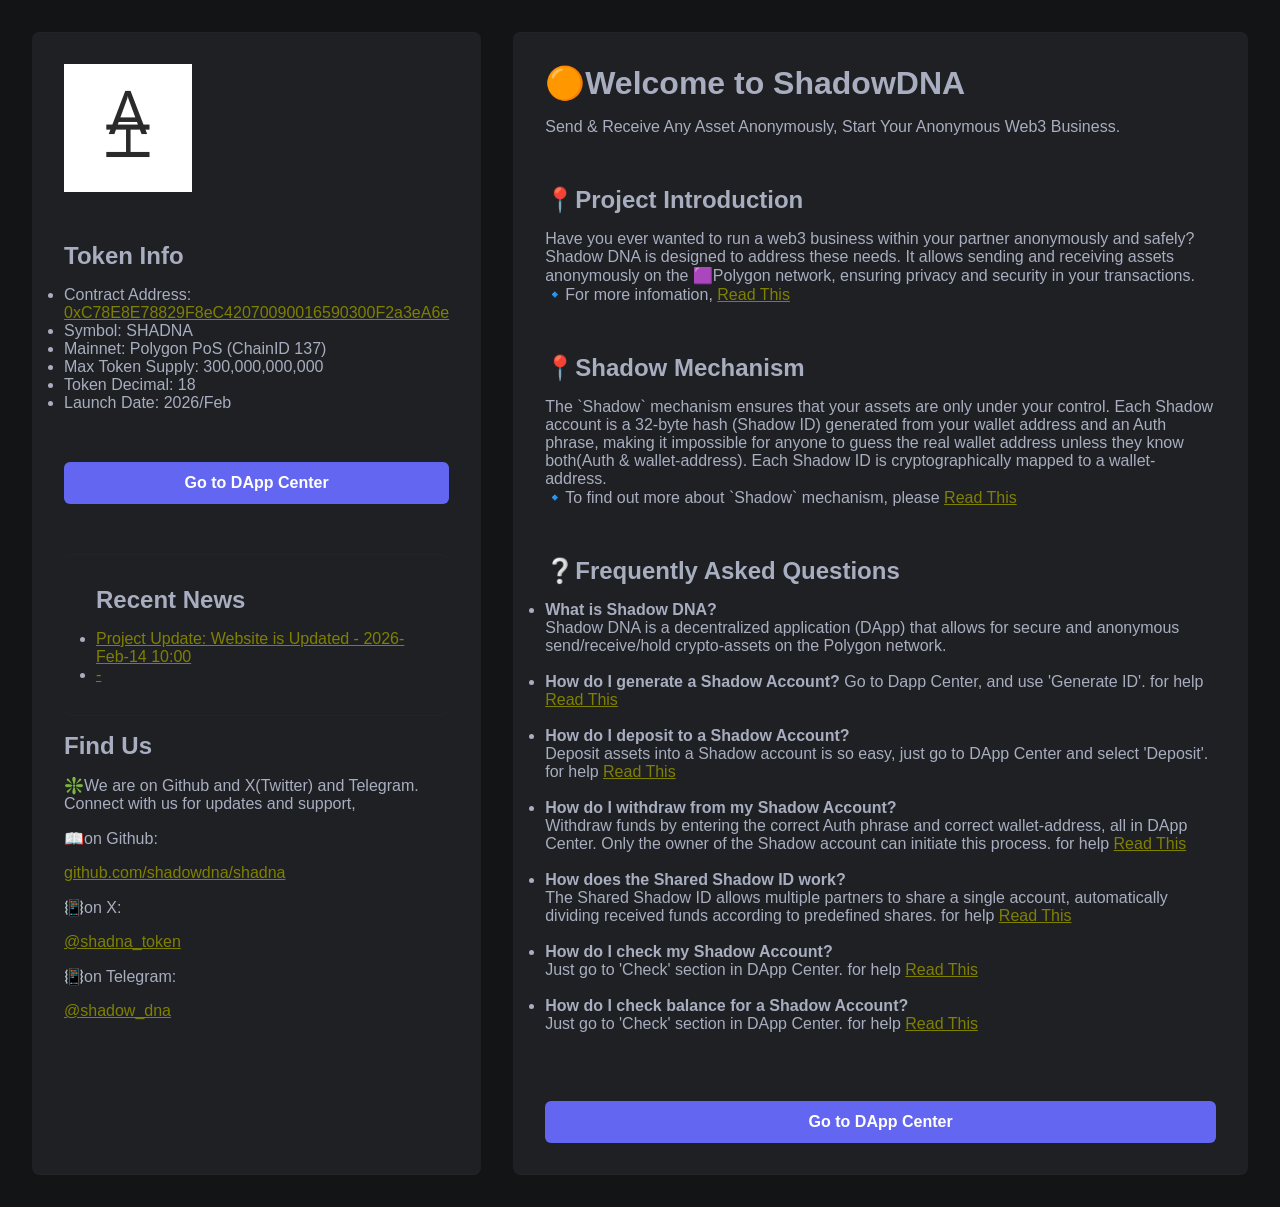
==== index.html @ 1b6dab35 "Add files via upload Website/WebUI is updated." ====
<!DOCTYPE html>
<html lang="en">
<head>
    <meta charset="UTF-8" />
    <meta name="viewport" content="width=device-width, initial-scale=1.0"/>
    <title>ShadowDNA WebUI</title>
    <link rel="stylesheet" href="assets/css/style.css" />
    <!-- Add custom home page styles -->
    <style>
        body.modern-ui {
            background-color: #121416;
            color: #a8aebf;
            min-height: 100vh;
            display: flex;
            justify-content: center;
            align-items: center;
            padding: 2rem;
            font-family: 'Segoe UI', Tahoma, Geneva, Verdana, sans-serif;
        }

        .header {
            display: flex;
            justify-content: space-between;
            align-items: center;
            padding: 1rem 2rem;
            background-color: #1e2024;
            border-bottom: 1px solid rgba(38, 40, 45, 0.5);
            box-shadow: inset 0 -1px rgba(38, 40, 45, 0.5);
        }

        .logo {
            font-size: 1.75rem;
            color: #a8aebf;
            font-weight: bold;
        }

        .connect-btn {
            background-color: #6366f1;
            border: none;
            padding: 0.75rem 1.5rem;
            border-radius: 6px;
            color: white;
            cursor: pointer;
            transition: all 0.2s ease;
        }

        .connect-btn:hover {
            background-color: #4f46e5;
            box-shadow: 0 4px 12px rgba(99, 102, 241, 0.3);
        }

        .content-wrapper {
            display: flex;
            flex-direction: column;
            gap: 1rem;
            padding: 2rem;
            background-color: #1e2024;
            border-radius: 8px;
            box-shadow: inset 0 -1px rgba(38, 40, 45, 0.5), inset 0 1px rgba(38, 40, 45, 0.5);
        }

        .tab-nav {
            display: flex;
            gap: 1rem;
            padding: 1rem;
            background-color: #26292e;
            border-radius: 8px;
            box-shadow: inset 0 -1px rgba(38, 40, 45, 0.5);
        }

        .tab-nav button {
            background-color: transparent;
            color: #a8aebf;
            border: none;
            padding: 0.75rem 1.5rem;
            border-radius: 6px;
            cursor: pointer;
            transition: all 0.2s ease;
        }

        .tab-nav button.active {
            background-color: rgba(105, 102, 241, 0.7);
            box-shadow: inset 0 -2px rgba(38, 40, 45, 0.5);
        }

        .tab-section {
            margin-bottom: 1rem;
            padding: 1rem;
            background-color: #1e2024;
            border-radius: 8px;
            box-shadow: inset 0 -1px rgba(38, 40, 45, 0.5), inset 0 1px rgba(38, 40, 45, 0.5);
        }

        .tab-section h2 {
            font-size: 1.25rem;
            color: #a8aebf;
            margin-bottom: 0.5rem;
            border-left: 4px solid #6366f1;
            padding-left: 0.75rem;
        }

        .setting-group {
            display: flex;
            flex-direction: column;
            gap: 0.5rem;
            padding: 1rem;
            background-color: rgba(23, 24, 25, 0.8);
            border-radius: 8px;
            box-shadow: inset 0 -1px rgba(38, 40, 45, 0.5), inset 0 1px rgba(38, 40, 45, 0.5);
        }

        .setting-group label {
            font-size: 0.9rem;
            color: #a8aebf;
        }

        .setting-group input[type="number"] {
            padding: 0.75rem;
            border: 1px solid rgba(47, 53, 65, 0.5);
            border-radius: 6px;
            font-size: 1rem;
            background-color: rgba(23, 24, 25, 0.8);
        }

        .btn-primary {
            background-color: #6366f1;
            color: white;
            border: none;
            padding: 0.75rem 1.5rem;
            border-radius: 6px;
            cursor: pointer;
            font-weight: bold;
            font-size: 1rem;
        }

        .btn-primary:hover {
            background-color: #4f46e5;
            box-shadow: 0 3px 8px rgba(99, 102, 241, 0.3);
        }
    </style>
</head>
<body class="modern-ui">

    <div class="main-container">
        <!-- Header -->
        <!--<div class="header">-->
		<div class="content-wrapper">
            <img src="assets/img/logo.png" alt="ShadowDNA WebUI Logo" class="logo" width="128" height="128"> <br>
			
			<!-- Token Information -->
            <h2>Token Info</h2>
            <ul>
                <li>Contract Address: <label style="color:olive;"> <a style="color:olive;" href="https://polygonscan.com/token/0xC78E8E78829F8eC42070090016590300F2a3eA6e" target="_blank">0xC78E8E78829F8eC42070090016590300F2a3eA6e</a> </label></li>
                <li>Symbol: SHADNA</li>
                <li>Mainnet: Polygon PoS (ChainID 137)</li>
                <li>Max Token Supply: 300,000,000,000</li>
                <li>Token Decimal: 18</li>
                <li>Launch Date: 2026/Feb</li>
            </ul> <br>
			
			<!-- Button to access DApp -->
            <button class="btn-primary" onclick="window.location.href='dapp.html'">Go to DApp Center</button> <br>
			
		<div class="content-wrapper">
	            <!-- Recent News Section -->
            <h2>Recent News</h2>
            <ul id="newsList">
                <!-- News items will be added dynamically here -->
            </ul>
		</div>
			
			 <!-- Contact and Socials -->
            <h2>Find Us</h2>
            <p>❇️We are on Github and X(Twitter) and Telegram. Connect with us for updates and support,</p> 
			📖on Github:<a style="color:olive;" href="https://github.com/shadowdna/shadna" target="_blank"> github.com/shadowdna/shadna</a> 
            📳on X:<a style="color:olive;" href="https://x.com/shadna_token" target="_blank">@shadna_token</a> 
            📳on Telegram:<a style="color:olive;" href="https://t.me/shadow_dna" target="_blank">@shadow_dna</a> 
			
        </div>

        <!-- Content Wrapper -->
        <div class="content-wrapper">
            <h1>🟠Welcome to ShadowDNA</h1>
            <p>Send & Receive Any Asset Anonymously, Start Your Anonymous Web3 Business.</p> <br>

            <!-- Contract Information -->
            <h2>📍Project Introduction</h2>
            <p>
                Have you ever wanted to run a web3 business within your partner anonymously and safely? Shadow DNA is designed to address these needs. It allows sending and receiving assets anonymously on the 🟪Polygon network, ensuring privacy and security in your transactions. <br>
				🔹For more infomation, <a style="color:olive;" href="https://github.com/shadowdna/shadna#project-introduction" target="_blank">Read This</a> 
            </p> <br>

            <!-- Shadow Mechanism -->
            <h2>📍Shadow Mechanism</h2>
            <p>
                The `Shadow` mechanism ensures that your assets are only under your control. Each Shadow account is a 32-byte hash (Shadow ID) generated from your wallet address and an Auth phrase, making it impossible for anyone to guess the real wallet address unless they know both(Auth & wallet-address). Each Shadow ID is cryptographically mapped to a wallet-address. <br>
				🔹To find out more about `Shadow` mechanism, please <a style="color:olive;" href="https://github.com/shadowdna/shadna#shadow-mechanism" target="_blank">Read This</a>  
            </p> <br>

            <!-- FAQ -->
            <h2>❔Frequently Asked Questions</h2>
            <ul>
                <li><strong>What is Shadow DNA?</strong><br> Shadow DNA is a decentralized application (DApp) that allows for secure and anonymous send/receive/hold crypto-assets on the Polygon network.</li><br>
                <li><strong>How do I generate a Shadow Account?</strong> Go to Dapp Center, and use 'Generate ID'. for help <a style="color:olive;" href="https://github.com/shadowdna/shadna#parta1--generate-shadow-accountid" target="_blank">Read This</a> </li><br>
                <li><strong>How do I deposit to a Shadow Account?</strong><br> Deposit assets into a Shadow account is so easy, just go to DApp Center and select 'Deposit'. for help <a style="color:olive;" href="https://github.com/shadowdna/shadna?tab=readme-ov-file#parta2--deposit-to-any-shadow-accountid" target="_blank">Read This</a></li><br>
                <li><strong>How do I withdraw from my Shadow Account?</strong><br> Withdraw funds by entering the correct Auth phrase and correct wallet-address, all in DApp Center. Only the owner of the Shadow account can initiate this process. for help <a style="color:olive;" href="https://github.com/shadowdna/shadna?tab=readme-ov-file#partb1--withdraw-from-shadow-account" target="_blank">Read This</a></li><br>
                <li><strong>How does the Shared Shadow ID work?</strong><br> The Shared Shadow ID allows multiple partners to share a single account, automatically dividing received funds according to predefined shares. for help <a style="color:olive;" href="https://github.com/shadowdna/shadna?tab=readme-ov-file#partd1--how-to-generate-shared-shadow-account" target="_blank">Read This</a></li><br>
				<li><strong>How do I check my Shadow Account?</strong><br> Just go to 'Check' section in DApp Center. for help <a style="color:olive;" href="https://github.com/shadowdna/shadna?tab=readme-ov-file#partc1--check-status-of-shadow-account" target="_blank">Read This</a></li><br>
				<li><strong>How do I check balance for a Shadow Account?</strong><br> Just go to 'Check' section in DApp Center. for help <a style="color:olive;" href="https://github.com/shadowdna/shadna?tab=readme-ov-file#partc2--check-assets-in-shadow-account" target="_blank">Read This</a></li><br>
            </ul> 

            <!-- Button to access DApp -->
            <br><button class="btn-primary" onclick="window.location.href='dapp.html'">Go to DApp Center</button>
        </div>
			
    </div>


<!-- news Text Fetch Script -->
    <script>
        // JavaScript to fetch and display news
        fetch('blog/news.json') // Path to your news data file
            .then(response => response.json())
            .then(data => {
                const newsList = document.getElementById('newsList');
                data.news.forEach(item => {
                    const li = document.createElement('li');
                    const a = document.createElement('a');
                    a.href = item.url;
					a.style.color = 'olive';
                    a.textContent = item.title + ' - ' + item.date;
                    a.target = '_blank'; // Open in new tab
                    li.appendChild(a);
                    newsList.appendChild(li);
                });
            })
            .catch(error => console.error('Error fetching news:', error));
    </script>
</body>
	
</html>
---- assets/css/style.css ----
* {
    margin: 0;
    padding: 0;
    box-sizing: border-box;
    font-family: 'Segoe UI', Tahoma, Geneva, Verdana, sans-serif; /* System fonts */
}

body.modern-ui {
    background-color: #bacfcf;
    color: #2d3748;
    min-height: 100vh;
    display: flex;
    justify-content: center;
    padding: 2rem;
}

body.dark-mode {
    background-color: #0f1621; /* Dark mode background */
    color: #f8fafc;           /* Dark mode text color */
}

/* Toggle dark mode styles for all major elements */
body.dark-mode .header {
    background-color: #1e293b;
    border-bottom: 1px solid #475569;
}

body.dark-mode .connect-btn {
    background-color: #3182ce;
    color: white;
}

body.dark-mode .nav-item, body.dark-mode .nav2-item {
    background-color: #374151;
    color: #f8fafc;
}

body.dark-mode .nav-item:hover, body.dark-mode .nav2-item:hover {
    background-color: #4b5563;
    box-shadow: 0 2px 4px rgba(0,0,0,0.2);
}

body.dark-mode .content-area, body.dark-mode .content-wrapper, body.dark-mode .tab-nav, body.dark-mode .content-area p  {
    background-color: #1e293b;
    border-radius: 8px;
    box-shadow: 0 2px 6px rgba(0,0,0,0.3);
}

body.dark-mode .config-panel {
    background-color: #1e293b;
    border-radius: 8px;
    box-shadow: 0 2px 6px rgba(0,0,0,0.3);
}

body.dark-mode .block-time-btn {
    background-color: #475569;
    color: #f8fafc;
}

body.dark-mode .contract-btn {
    background-color: #3182ce;
    border-radius: 6px;
    color: white;
}

body.dark-mode .tx-info-section textarea {
    background-color: #1e293b;
    border: 1px solid #475569;
    color: #f8fafc;
}

.dark-mode .result {
    background: #1f2937; /* Dark mode equivalent */
}

.main-container {
    width: 100%;
    max-width: 1400px;
    display: grid;
    grid-template-columns: 3fr 7fr;
    gap: 2rem;
    margin: auto;
}

/* Header */
.header {
    display: flex;
    justify-content: space-between;
    align-items: center;
    padding: 1rem 2rem;
    background-color: #ffffff;
    border-bottom: 1px solid #e2e8f0;
    box-shadow: 0 2px 4px rgba(0,0,0,0.05);
}

.logo {
    font-size: 1.5rem;
    color: #3182ce;
    font-weight: bold;
}

.connect-btn {
    background-color: #6366f1;
    border: none;
    padding: 0.75rem 1.5rem;
    border-radius: 6px;
    color: white;
    cursor: pointer;
    transition: all 0.2s ease;
    font-weight: 600;
}

.connect-btn:hover {
    background-color: #4f46e5;
    box-shadow: 0 4px 12px rgba(99, 102, 241, 0.3);
}

/* Content Wrapper */
.content-wrapper {
    display: flex;
    flex-direction: column;
    gap: 1rem;
}

/* Tab Navigation */
.tab-nav {
    background-color: #ffffff;
    border-radius: 8px;
    padding: 1rem;
    box-shadow: 0 2px 6px rgba(0,0,0,0.05);
}

.tab-section {
    margin-bottom: 1rem;
}

.tab-section h2 {
    font-size: 1rem;
    color: #4a5568;
    margin-bottom: 0.5rem;
    border-left: 4px solid #3182ce;
    padding-left: 0.75rem;
}

/* Navigation Button Styles */
.nav-item, .nav2-item {
    background-color: #e2e8f0;
    color: #2d3748;
	margin-right: 4px;
	margin-top: 4px;
    border: none;
    padding: 0.6rem 1rem;
    border-radius: 6px;
    cursor: pointer;
    transition: all 0.2s ease;
    font-weight: 500;
}

.nav-item:hover, .nav2-item:hover {
    background-color: #cbd5e0;
    box-shadow: 0 2px 4px rgba(0,0,0,0.1);
}

/* Content Area */
.content-area {
    flex-grow: 1;
    padding: 1rem;
    background-color: #ffffff;
    border-radius: 8px;
    box-shadow: 0 2px 6px rgba(0,0,0,0.05);
}

.content-area p {
    text-align: center;
    font-size: 1rem;
    color: #4a5568;
}

/* Configuration Panel */
.config-panel {
    background-color: #ffffff;
    border-radius: 8px;
    padding: 1.5rem;
    box-shadow: 0 2px 6px rgba(0,0,0,0.05);
    display: flex;
    flex-direction: column;
    gap: 1rem;
}

.setting-group {
    display: flex;
    flex-direction: column;
    gap: 0.5rem;
}

.setting-group label {
    font-size: 0.9rem;
    color: #4a5568;
}

.setting-group input[type="number"] {
    padding: 0.5rem;
    border: 1px solid #cbd5e0;
    border-radius: 6px;
    font-size: 1rem;
}

.setting-group .note {
    font-size: 0.8rem;
    color: #64748b;
}

.block-time-btn {
    background-color: #f3f4f6;
    border: none;
    padding: 0.5rem 1rem;
    border-radius: 6px;
    cursor: pointer;
    font-size: 0.9rem;
    color: #2d3748;
}

.block-time-btn:hover {
    background-color: #e5e7eb;
}

.contract-btn {
    background-color: #6366f1;
    border: none;
    padding: 0.6rem 1.2rem;
    border-radius: 6px;
    color: white;
    cursor: pointer;
    font-size: 0.95rem;
    transition: all 0.2s ease;
}

.contract-btn:hover {
    background-color: #4f46e5;
    box-shadow: 0 3px 8px rgba(99,102,241,0.3);
}

/* Transaction Info */
.tx-info-section {
    display: flex;
    flex-direction: column;
    gap: 0.5rem;
    background-color: #ffffff;
    border-radius: 8px;
    padding: 1rem;
    box-shadow: 0 2px 6px rgba(0,0,0,0.05);
}

.tx-info-section textarea {
    resize: vertical;
    font-family: monospace;
    background-color: #f9fafb;
    border: 1px solid #e2e8f0;
    border-radius: 6px;
    padding: 0.75rem;
    font-size: 0.95rem;
}

.tx-info-section button {
    background-color: #3182ce;
    color: white;
    border: none;
    padding: 0.6rem 1rem;
    border-radius: 6px;
    cursor: pointer;
    transition: all 0.2s ease;
    font-weight: 600;
}

.tx-info-section button:hover {
    background-color: #1e40af;
    box-shadow: 0 3px 8px rgba(49, 130, 206, 0.3);
}

/* Responsive */
@media (max-width: 1024px) {
    .main-container {
        grid-template-columns: 1fr;
    }

    .config-panel,
    .tx-info-section {
        order: 2;
        margin-top: 1rem;
    }
}

.btn {
    background: #e74c3c;
    color: white;
    border: none;
    padding: 0.75rem 1.5rem;
    border-radius: 6px;
    cursor: pointer;
    font-weight: bold;
    font-size: 1rem;
}

.btn:hover {
    background: #c0392b;
}

.result {
    margin-top: 1.5rem;
    padding: 1rem;
    background: #ecf0f1;
    border-radius: 6px;
    word-break: break-all;
}

.form-group {
    margin-bottom: 1.5rem;
}

.form-group label {
    display: block;
    margin-bottom: 0.5rem;
    font-weight: 600;
}

.form-group input, .form-group textarea, .form-group select {
    width: 100%;
    padding: 0.75rem;
    border: 1px solid #ddd;
    border-radius: 6px;
    font-size: 1rem;
}
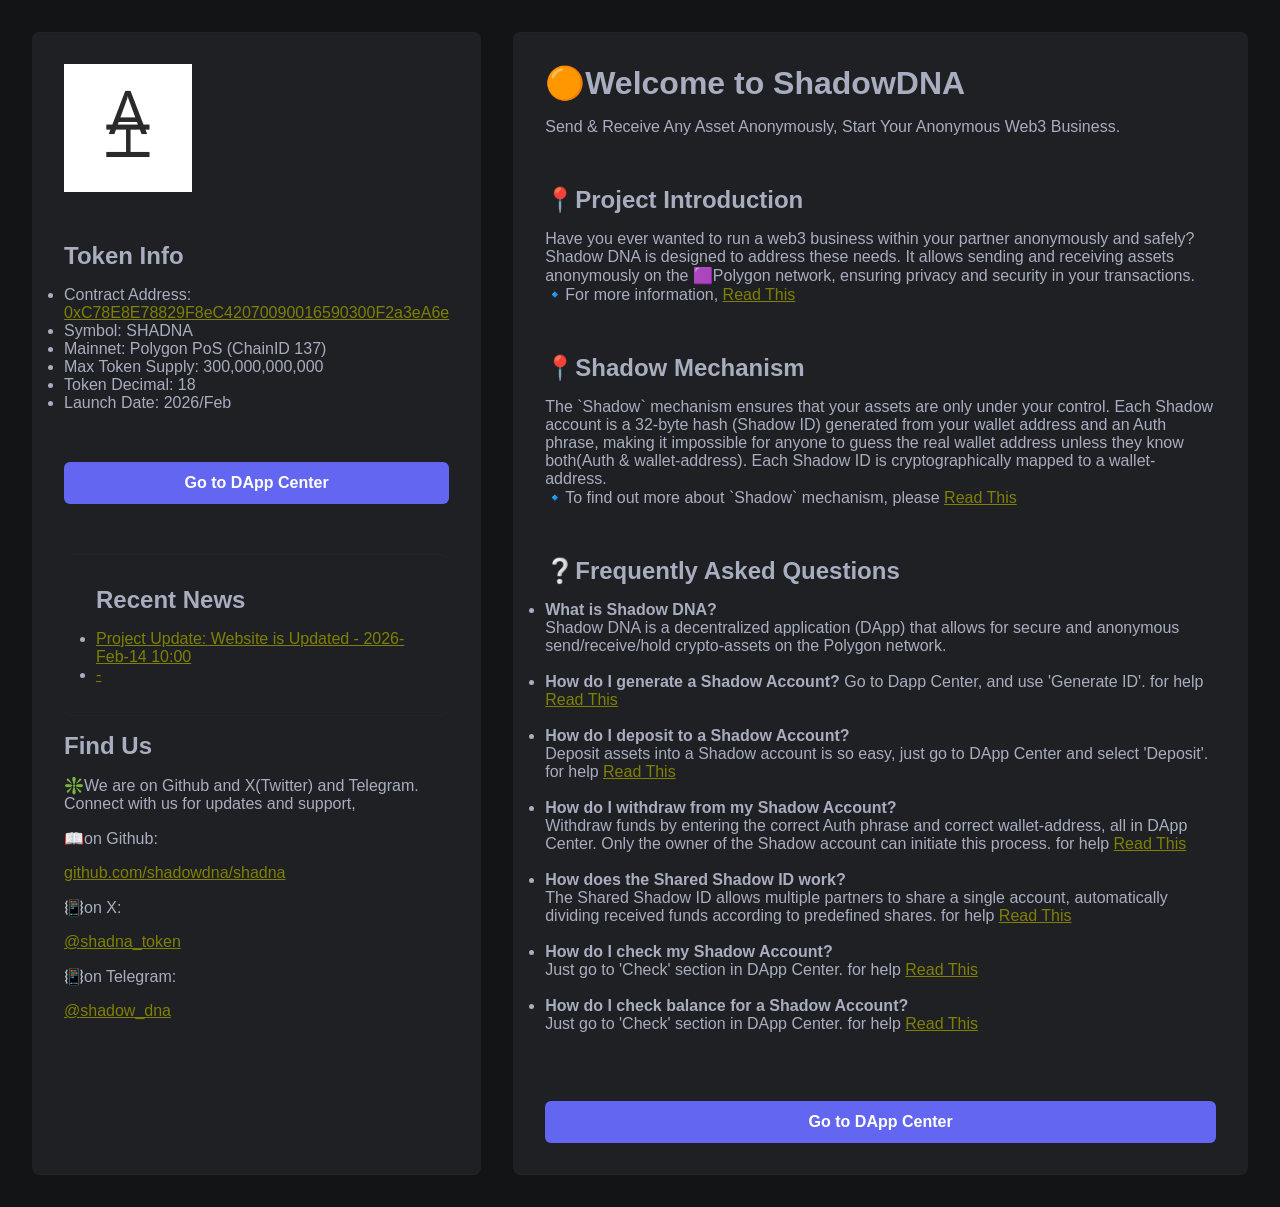
==== commit c08ecdfa: "Update index.html fix a typo" ====
--- a/index.html
+++ b/index.html
@@ -187,7 +187,7 @@
             <h2>📍Project Introduction</h2>
             <p>
                 Have you ever wanted to run a web3 business within your partner anonymously and safely? Shadow DNA is designed to address these needs. It allows sending and receiving assets anonymously on the 🟪Polygon network, ensuring privacy and security in your transactions. <br>
-				🔹For more infomation, <a style="color:olive;" href="https://github.com/shadowdna/shadna#project-introduction" target="_blank">Read This</a> 
+				🔹For more information, <a style="color:olive;" href="https://github.com/shadowdna/shadna#project-introduction" target="_blank">Read This</a> 
             </p> <br>
 
             <!-- Shadow Mechanism -->
@@ -239,3 +239,4 @@
 </body>
 	
 </html>
+
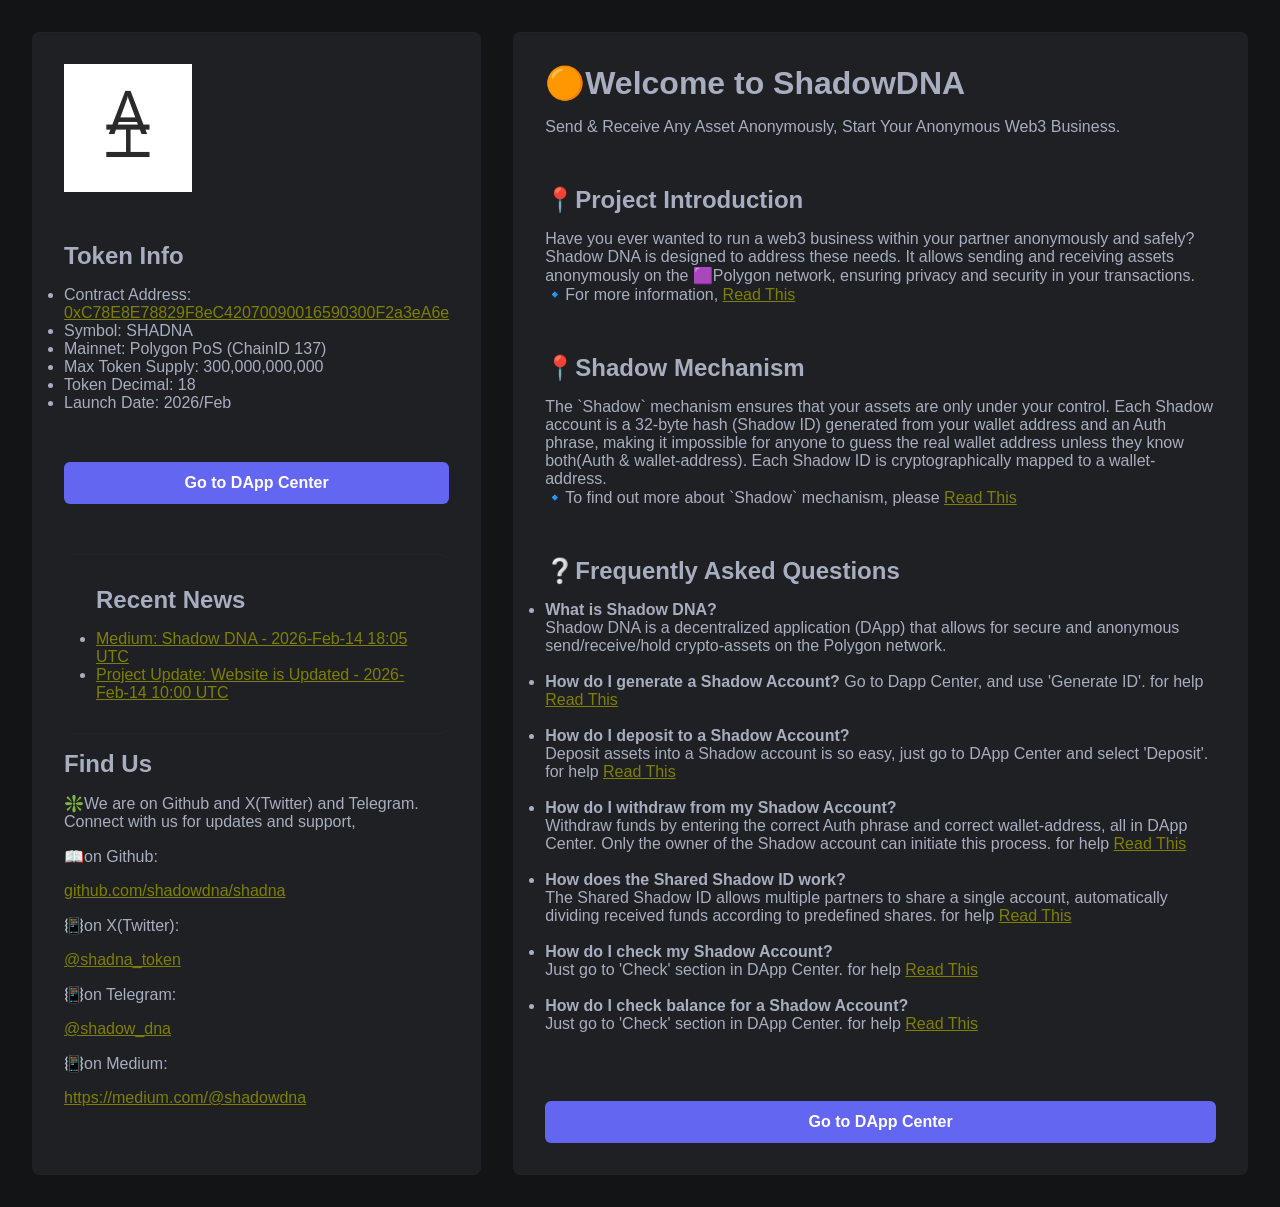
==== commit 197c815f: "Update index.html Medium link added" ====
--- a/index.html
+++ b/index.html
@@ -159,7 +159,7 @@
             </ul> <br>
 			
 			<!-- Button to access DApp -->
-            <button class="btn-primary" onclick="window.location.href='dapp.html'">Go to DApp Center</button> <br>
+            <button class="btn-primary" onclick="window.location.href='DApp.html'">Go to DApp Center</button> <br>
 			
 		<div class="content-wrapper">
 	            <!-- Recent News Section -->
@@ -173,8 +173,9 @@
             <h2>Find Us</h2>
             <p>❇️We are on Github and X(Twitter) and Telegram. Connect with us for updates and support,</p> 
 			📖on Github:<a style="color:olive;" href="https://github.com/shadowdna/shadna" target="_blank"> github.com/shadowdna/shadna</a> 
-            📳on X:<a style="color:olive;" href="https://x.com/shadna_token" target="_blank">@shadna_token</a> 
-            📳on Telegram:<a style="color:olive;" href="https://t.me/shadow_dna" target="_blank">@shadow_dna</a> 
+            📳on X(Twitter):<a style="color:olive;" href="https://x.com/shadna_token" target="_blank">@shadna_token</a> 
+            📳on Telegram:<a style="color:olive;" href="https://t.me/shadow_dna" target="_blank">@shadow_dna</a>
+			📳on Medium:<a style="color:olive;" href="https://medium.com/@shadowdna" target="_blank">https://medium.com/@shadowdna</a>
 			
         </div>
 
@@ -210,7 +211,7 @@
             </ul> 
 
             <!-- Button to access DApp -->
-            <br><button class="btn-primary" onclick="window.location.href='dapp.html'">Go to DApp Center</button>
+            <br><button class="btn-primary" onclick="window.location.href='DApp.html'">Go to DApp Center</button>
         </div>
 			
     </div>
@@ -240,3 +241,5 @@
 	
 </html>
 
+
+
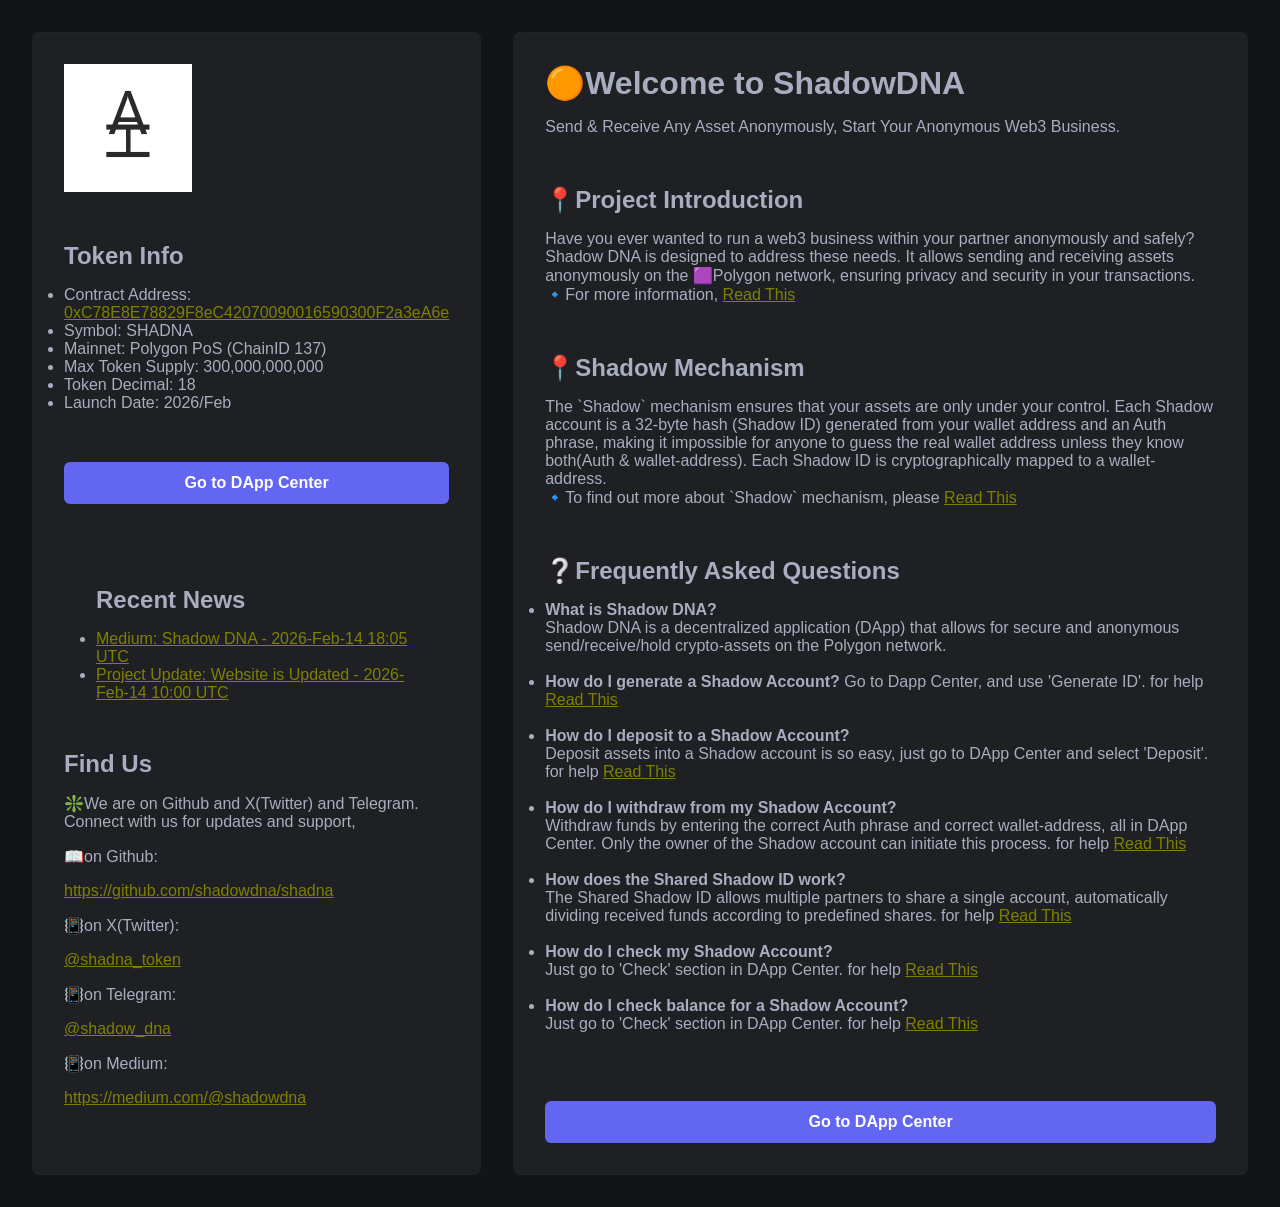
==== commit 72aaae3f: "Update index.html just improve the style of link" ====
--- a/index.html
+++ b/index.html
@@ -172,7 +172,7 @@
 			 <!-- Contact and Socials -->
             <h2>Find Us</h2>
             <p>❇️We are on Github and X(Twitter) and Telegram. Connect with us for updates and support,</p> 
-			📖on Github:<a style="color:olive;" href="https://github.com/shadowdna/shadna" target="_blank"> github.com/shadowdna/shadna</a> 
+			📖on Github:<a style="color:olive;" href="https://github.com/shadowdna/shadna" target="_blank">https://github.com/shadowdna/shadna</a> 
             📳on X(Twitter):<a style="color:olive;" href="https://x.com/shadna_token" target="_blank">@shadna_token</a> 
             📳on Telegram:<a style="color:olive;" href="https://t.me/shadow_dna" target="_blank">@shadow_dna</a>
 			📳on Medium:<a style="color:olive;" href="https://medium.com/@shadowdna" target="_blank">https://medium.com/@shadowdna</a>
@@ -243,3 +243,4 @@
 
 
 
+
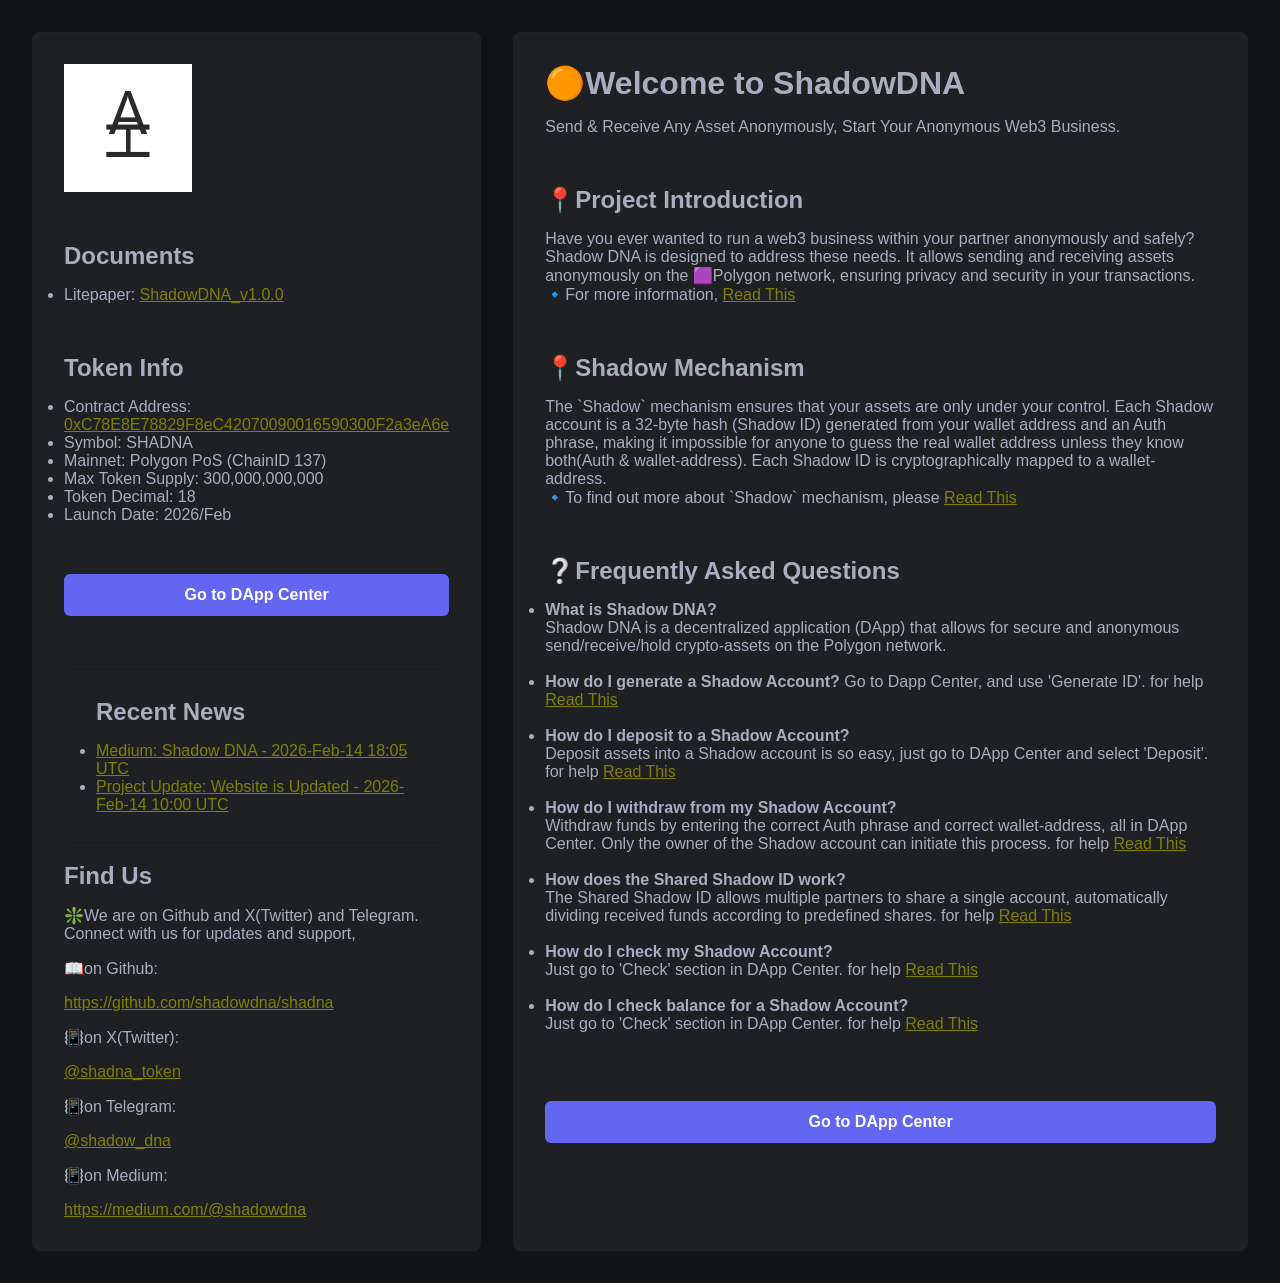
==== commit 5e28eb8e: "Update index.html documents{litepaper v1.0.0} added" ====
--- a/index.html
+++ b/index.html
@@ -147,10 +147,16 @@
 		<div class="content-wrapper">
             <img src="assets/img/logo.png" alt="ShadowDNA WebUI Logo" class="logo" width="128" height="128"> <br>
 			
+			<!-- Docs -->
+			<h2>Documents</h2>
+			<ul>
+				<li>Litepaper: <label style="color:olive;"> <a style="color:olive;" href="https://shadowdna.github.io/docs/ShadowDNA_v1.0.0.pdf" target="_blank">ShadowDNA_v1.0.0</a> </label></li>
+            </ul> <br>
+			
 			<!-- Token Information -->
             <h2>Token Info</h2>
             <ul>
-                <li>Contract Address: <label style="color:olive;"> <a style="color:olive;" href="https://polygonscan.com/token/0xC78E8E78829F8eC42070090016590300F2a3eA6e" target="_blank">0xC78E8E78829F8eC42070090016590300F2a3eA6e</a> </label></li>
+				<li>Contract Address: <label style="color:olive;"> <a style="color:olive;" href="https://polygonscan.com/token/0xC78E8E78829F8eC42070090016590300F2a3eA6e" target="_blank">0xC78E8E78829F8eC42070090016590300F2a3eA6e</a> </label></li>
                 <li>Symbol: SHADNA</li>
                 <li>Mainnet: Polygon PoS (ChainID 137)</li>
                 <li>Max Token Supply: 300,000,000,000</li>
@@ -244,3 +250,4 @@
 
 
 
+
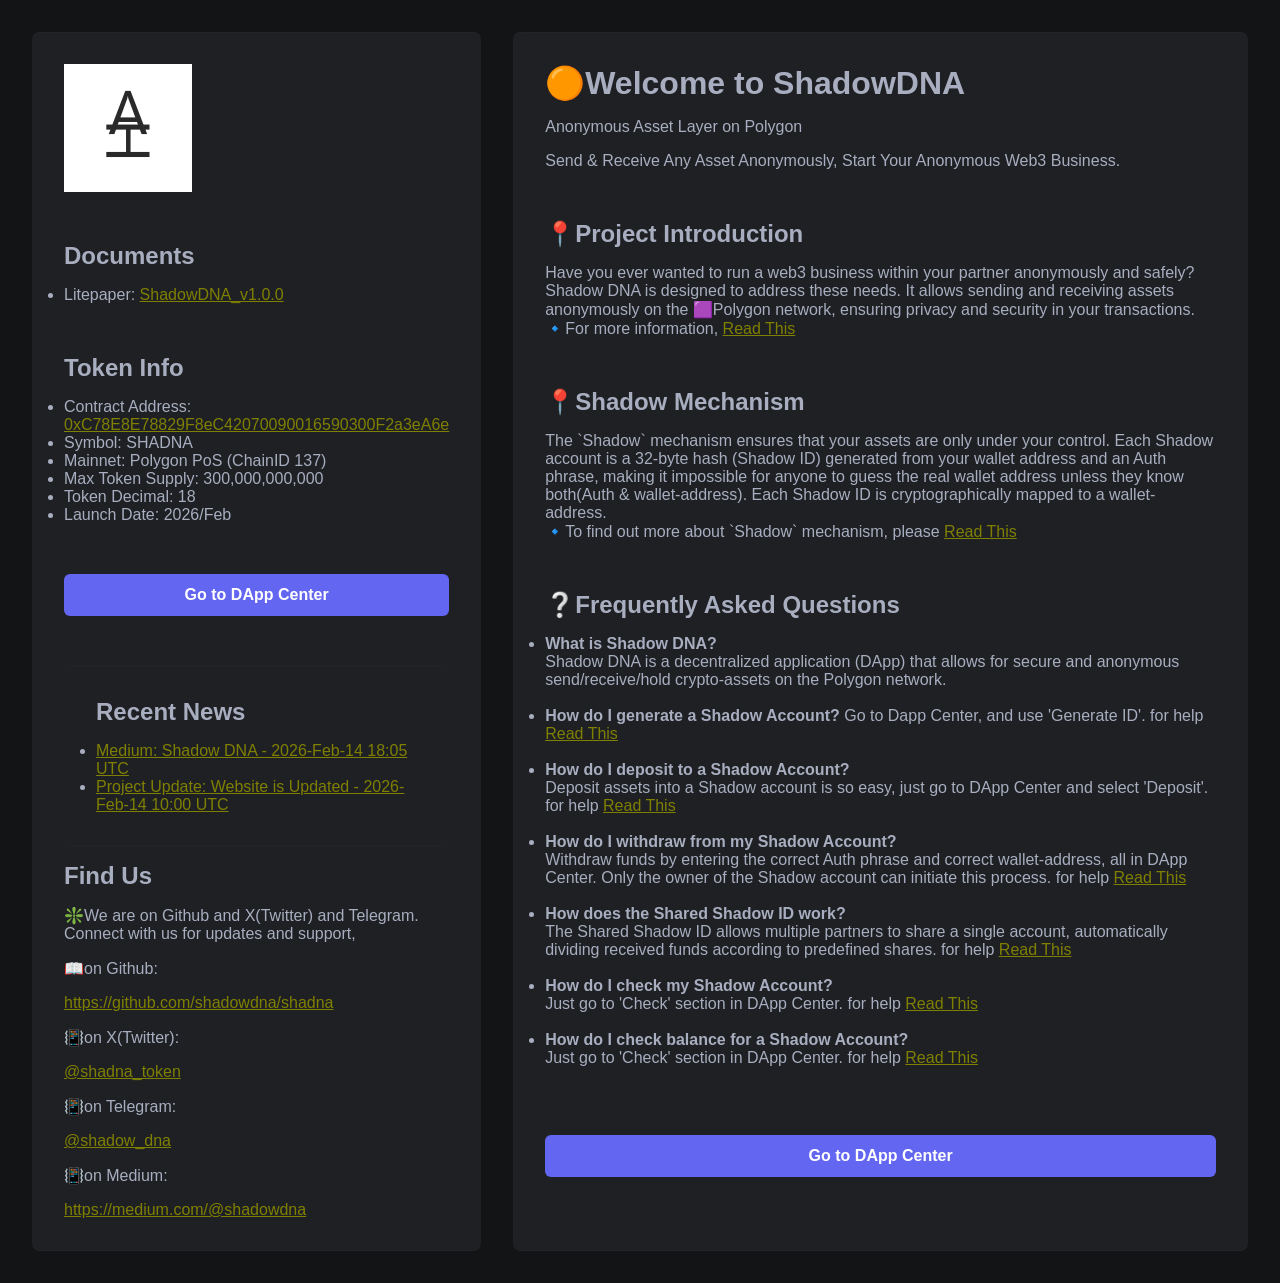
==== commit ae09e28c: "Update index.html add a text in main content" ====
--- a/index.html
+++ b/index.html
@@ -188,6 +188,7 @@
         <!-- Content Wrapper -->
         <div class="content-wrapper">
             <h1>🟠Welcome to ShadowDNA</h1>
+			<p>Anonymous Asset Layer on Polygon</p>
             <p>Send & Receive Any Asset Anonymously, Start Your Anonymous Web3 Business.</p> <br>
 
             <!-- Contract Information -->
@@ -251,3 +252,4 @@
 
 
 
+
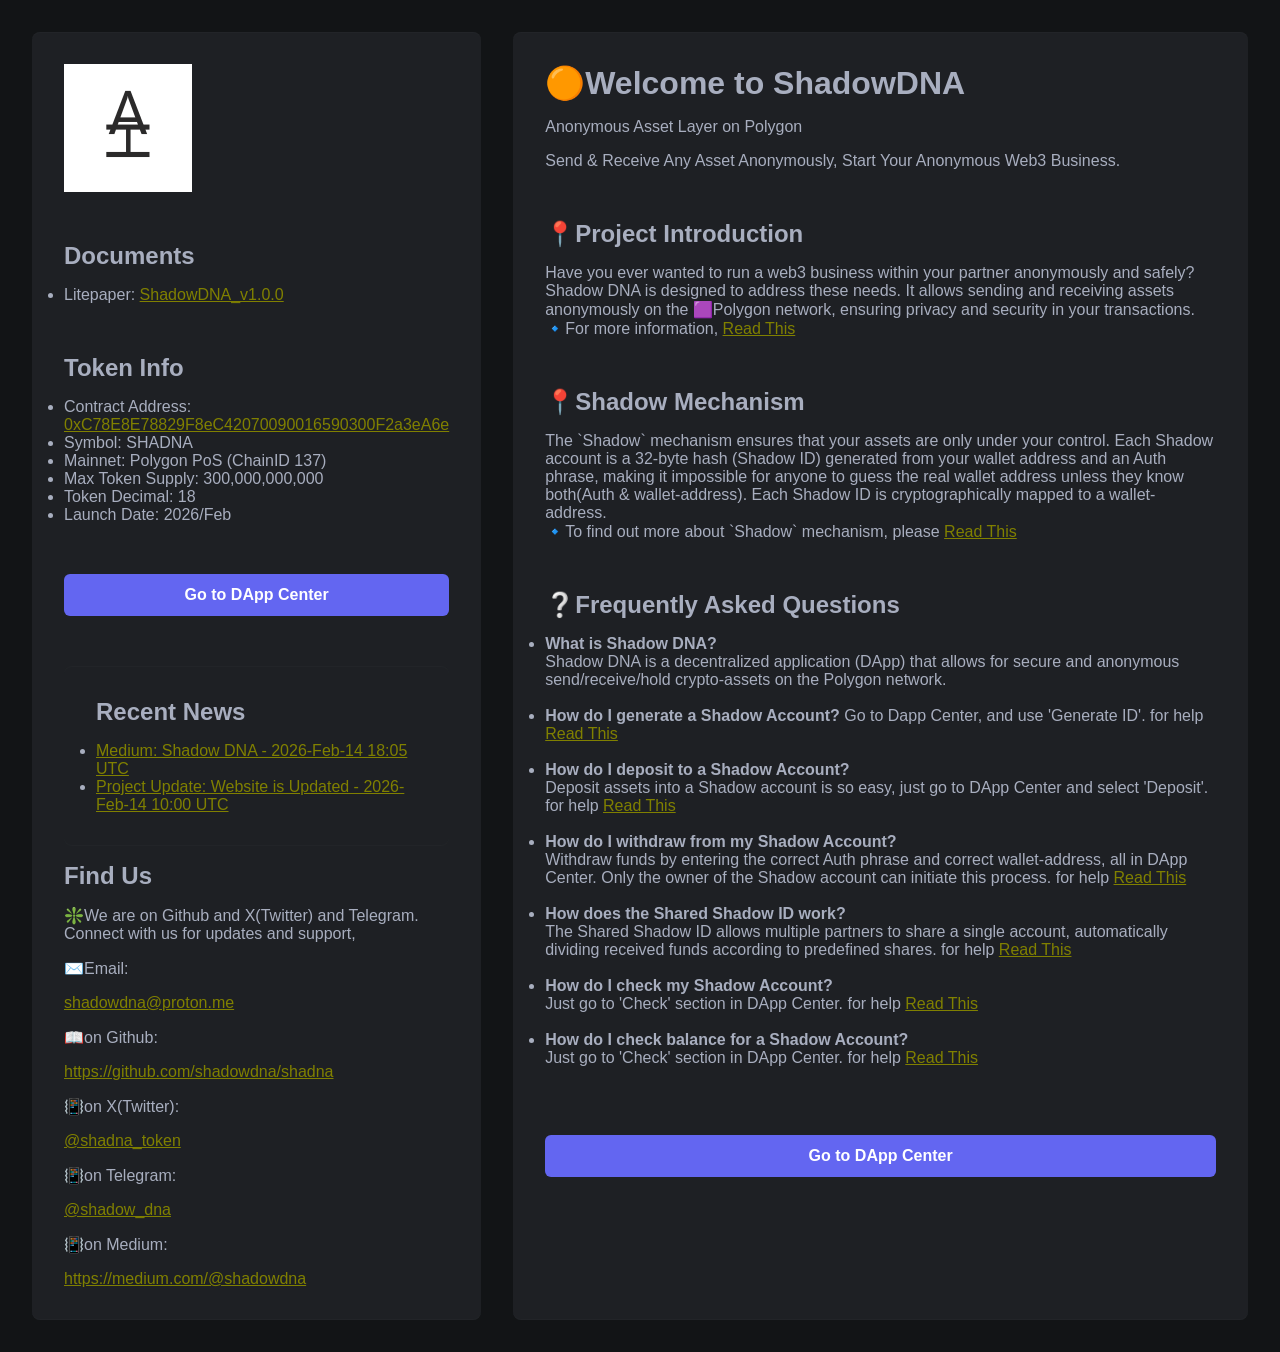
==== commit e5c1b09f: "Update index.html our email `shadowdna@proton.me` added" ====
--- a/index.html
+++ b/index.html
@@ -177,7 +177,8 @@
 			
 			 <!-- Contact and Socials -->
             <h2>Find Us</h2>
-            <p>❇️We are on Github and X(Twitter) and Telegram. Connect with us for updates and support,</p> 
+            <p>❇️We are on Github and X(Twitter) and Telegram. Connect with us for updates and support,</p>
+			✉️Email:<a style="color:olive;" href="mailto:shadowdna@proton.me">shadowdna@proton.me</a>
 			📖on Github:<a style="color:olive;" href="https://github.com/shadowdna/shadna" target="_blank">https://github.com/shadowdna/shadna</a> 
             📳on X(Twitter):<a style="color:olive;" href="https://x.com/shadna_token" target="_blank">@shadna_token</a> 
             📳on Telegram:<a style="color:olive;" href="https://t.me/shadow_dna" target="_blank">@shadow_dna</a>
@@ -253,3 +254,4 @@
 
 
 
+
